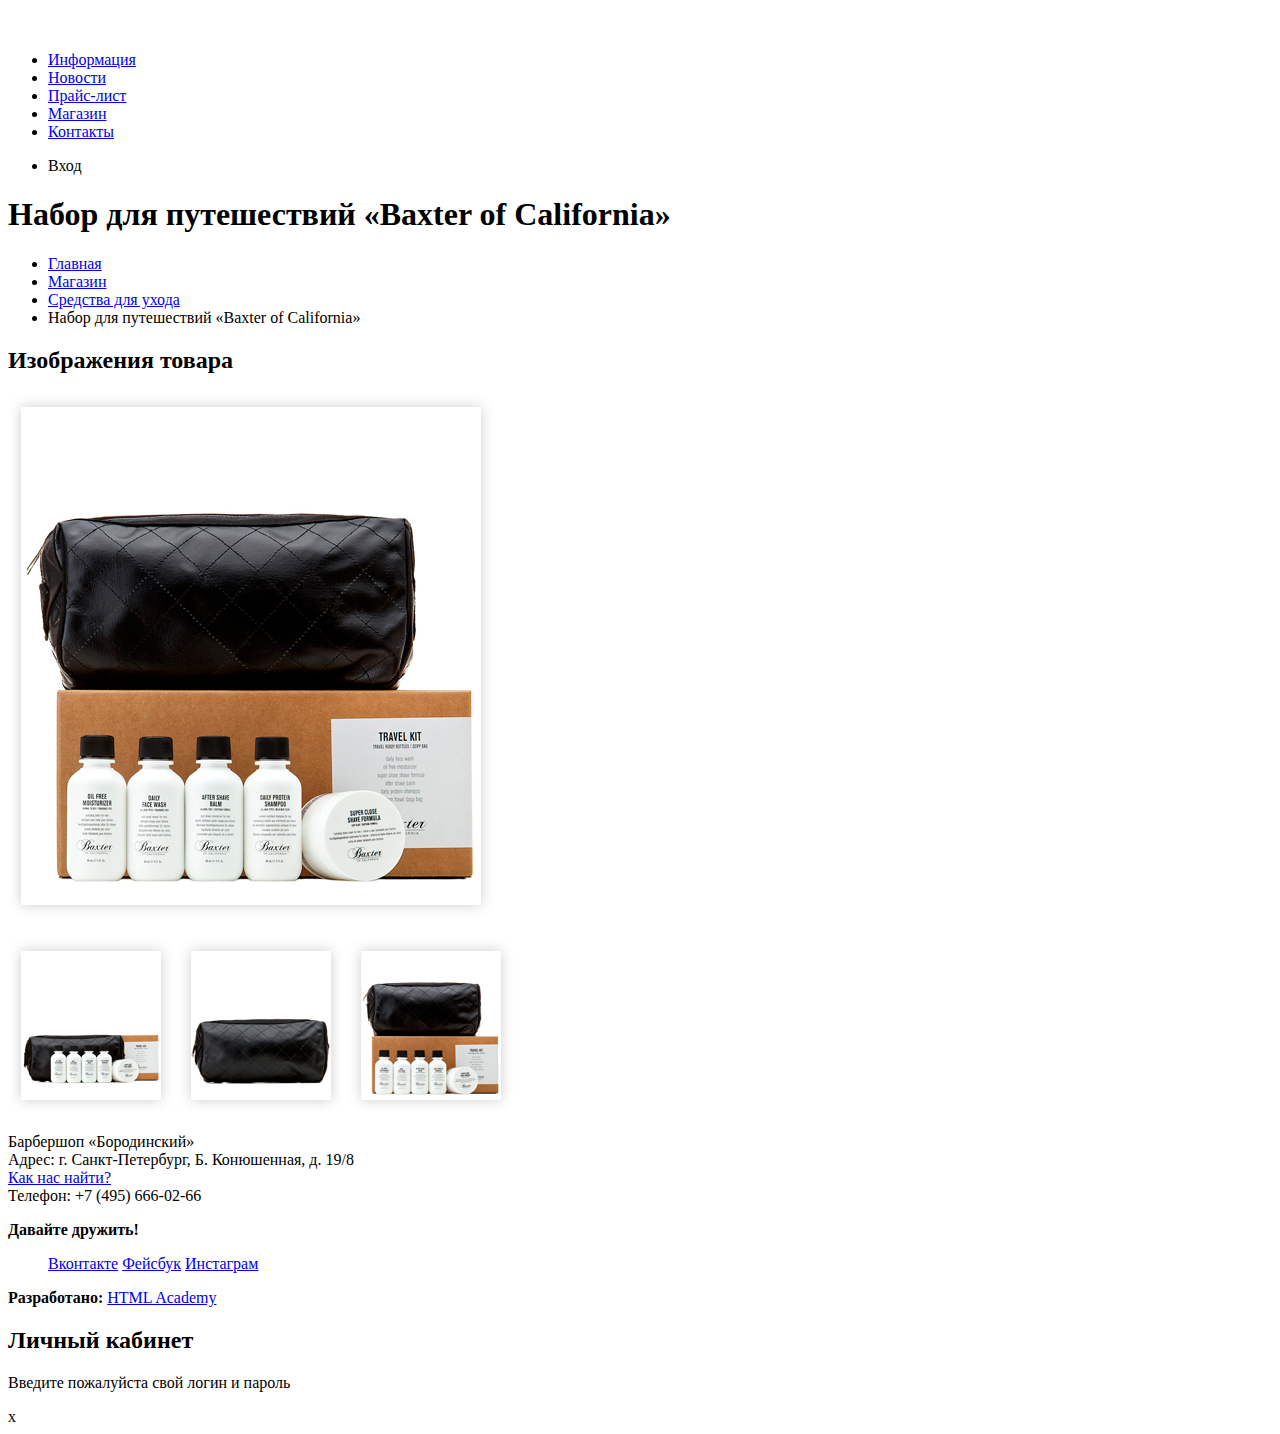
==== catalog-item.html @ a0f3d008 "Сверстана карточка товара, добавлены в разметку кавычки-елочки" ====
<!DOCTYPE html>
<html lang="en">
<head>
    <meta charset="UTF-8">
    <meta name="viewport" content="width=device-width, initial-scale=1.0">
    <title>Товар из магазина Barbershop Borodinski</title>
</head>
<body>
    <header class="main-header">
        <nav class="main-navigation">
            <a class="main-header-logo">
                <img src="img/logo.svg" alt="Логотип Barbershop Borodinski" width="111" height="23">
            </a>
            <ul class="site-navigation">
                <li><a href="info.html">Информация</a></li>
                <li><a href="news.html">Новости</a></li>
                <li><a href="price.html">Прайс-лист</a></li>
                <li class="site-navigation-current"><a href="catalog.html">Магазин</a></li>
                <li><a href="contacts.html">Контакты</a></li>
            </ul>
            <ul class="user-navigation">
                <li><a class="login-link">Вход</a></li>
            </ul>
        </nav>
    </header>
    <main class="container">
        <h1 class="page-title">Набор для путешествий &#171;Baxter of California&#187;</h1>
        <ul class="breadcrumbs">
            <li><a href="index.html">Главная</a></li>
            <li><a href="catalog.html">Магазин</a></li>
            <li><a href="#">Средства для ухода</a></li>
            <li class="breadcrumbs-current">Набор для путешествий &#171;Baxter of California&#187;</li>
        </ul>
        <section class="product-photos">
            <h2 class="visually-hidden">Изображения товара</h2>
            <p class="product-photo-full">
                <img src="img/photo-big.jpg" width="486" height="524" alt="Фото всего набора">
            </p>
            <img src="img/photo-small-1.jpg" width="166" height="175" alt="Фото товара">
            <img src="img/photo-small-2.jpg" width="166" height="175" alt="Фото товара">
            <img src="img/photo-small-3.jpg" width="166" height="175" alt="Фото товара">
        </section>
    </main>
    <footer class="main-footer">
        <p class="footer-contacts">
            Барбершоп &#171;Бородинский&#187;<br> 
            Адрес: г. Санкт-Петербург, Б. Конюшенная, д. 19/8<br> 
            <a href="map.html">Как нас найти?</a><br>
            Телефон: +7 (495) 666-02-66
        </p>
        <div class="footer-social">
            <b>Давайте дружить!</b>
            <ul>
                <a class="social-button" href="#">Вконтакте</a>
                <a class="social-button" href="#">Фейсбук</a>
                <a class="social-button" href="#">Инстаграм</a>
            </ul>
        </div>
        <p class="footer-copyright">
            <b>Разработано:</b>
            <a class="button" href="https://htmlacademy.ru">HTML Academy</a>
        </p>
    </footer>

    <section class="modal modal-login">
        <h2>Личный кабинет</h2>
        <p>Введите пожалуйста свой логин и пароль</p>
        <!-- Здесь будет форма -->
        <span class="modal-close">x</span>
    </section>
</body>
</html>
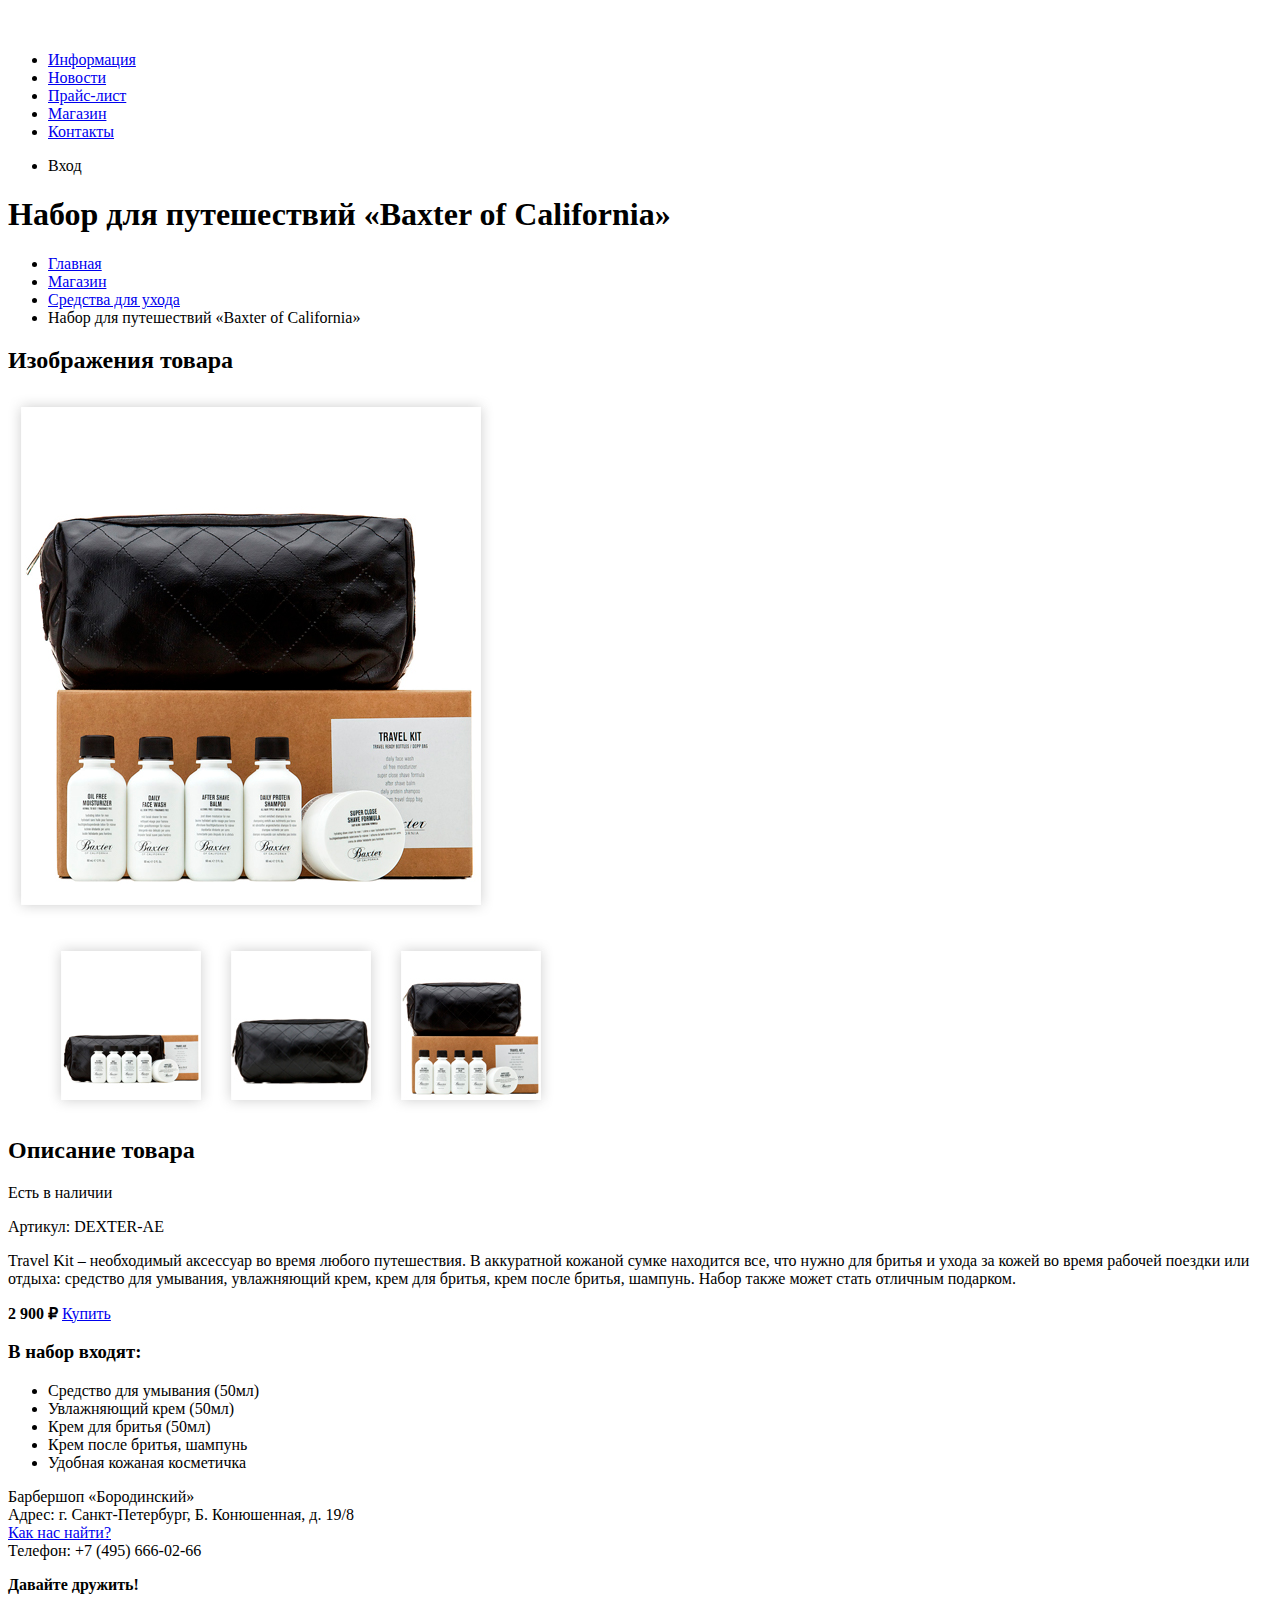
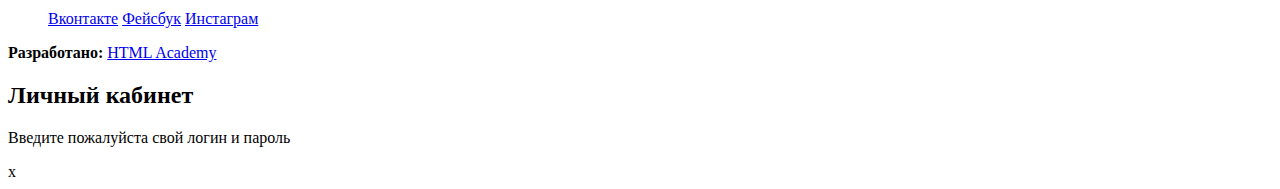
==== commit 0579cc66: "Добавлена ссылка на главную страницу в логотипе хедера на страницах каталога и карточки товара" ====
--- a/catalog-item.html
+++ b/catalog-item.html
@@ -8,7 +8,7 @@
 <body>
     <header class="main-header">
         <nav class="main-navigation">
-            <a class="main-header-logo">
+            <a class="main-header-logo" href="index.html">
                 <img src="img/logo.svg" alt="Логотип Barbershop Borodinski" width="111" height="23">
             </a>
             <ul class="site-navigation">
@@ -36,9 +36,29 @@
             <p class="product-photo-full">
                 <img src="img/photo-big.jpg" width="486" height="524" alt="Фото всего набора">
             </p>
-            <img src="img/photo-small-1.jpg" width="166" height="175" alt="Фото товара">
-            <img src="img/photo-small-2.jpg" width="166" height="175" alt="Фото товара">
-            <img src="img/photo-small-3.jpg" width="166" height="175" alt="Фото товара">
+            <ul class="product-photo-preview">
+                <img src="img/photo-small-1.jpg" width="166" height="175" alt="Фото товара">
+                <img src="img/photo-small-2.jpg" width="166" height="175" alt="Фото товара">
+                <img src="img/photo-small-3.jpg" width="166" height="175" alt="Фото товара">
+            </ul>
+        </section>
+        <section class="product-info">
+            <h2 class="visually-hidden">Описание товара</h2>
+            <p class="product-availability">Есть в наличии</p>
+            <p class="product-article">Артикул: DEXTER-AE</p>
+            <p class="product-text">Travel Kit – необходимый аксессуар во время любого путешествия. В аккуратной кожаной сумке находится все, что нужно для бритья и ухода за кожей во время рабочей поездки или отдыха: средство для умывания, увлажняющий крем, крем для бритья, крем после бритья, шампунь. Набор также может стать отличным подарком.</p>
+            <p class="product-price">
+                <b>2 900 &#8381</b>
+                <a class="button" href="#">Купить</a>
+            </p>
+            <h3>В набор входят:</h3>
+            <ul>
+                <li>Средство для умывания (50мл)</li>
+                <li>Увлажняющий крем (50мл)</li>
+                <li>Крем для бритья (50мл)</li>
+                <li>Крем после бритья, шампунь</li>
+                <li>Удобная кожаная косметичка</li>
+            </ul>
         </section>
     </main>
     <footer class="main-footer">
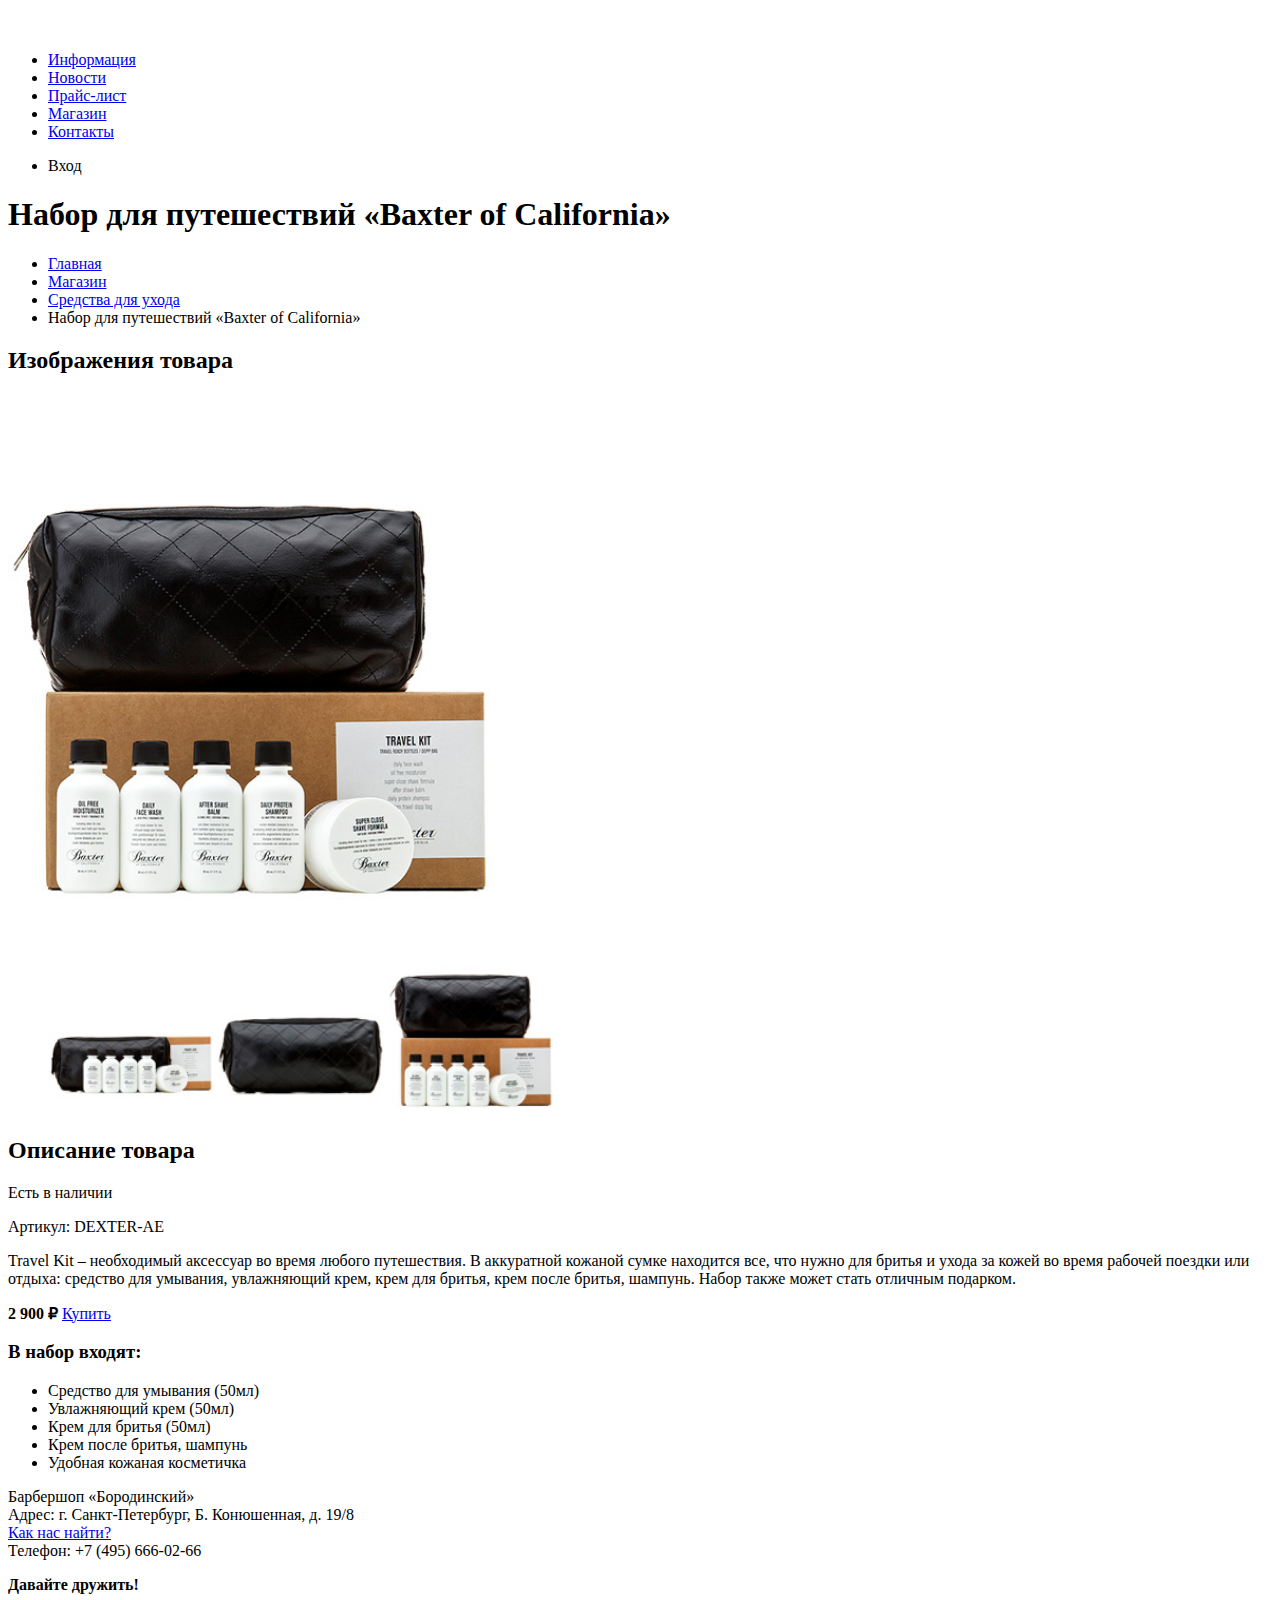
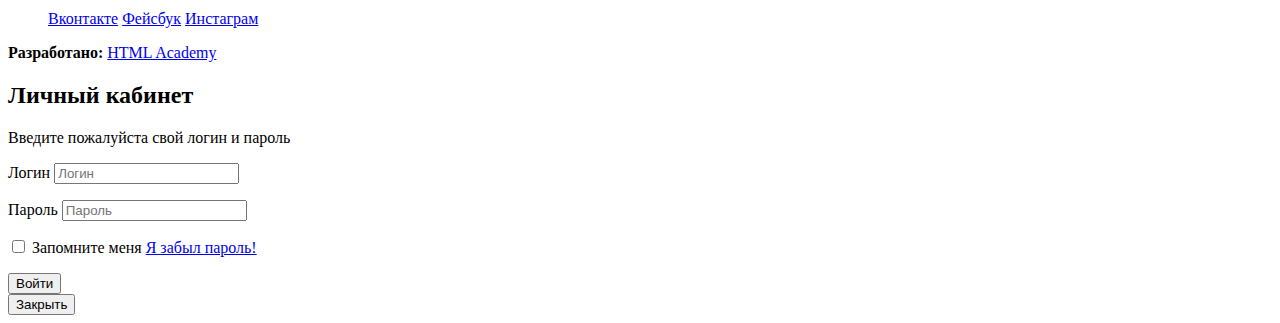
==== commit 79ccb63d: "Проработаны ссылки и кнопки, добавлены формы" ====
--- a/catalog-item.html
+++ b/catalog-item.html
@@ -85,8 +85,26 @@
     <section class="modal modal-login">
         <h2>Личный кабинет</h2>
         <p>Введите пожалуйста свой логин и пароль</p>
-        <!-- Здесь будет форма -->
-        <span class="modal-close">x</span>
+        <form class="login-form" action="https://echo.htmlacademy.ru" method="POST">
+            <p>
+                <label class="visually-hidden" for="user-login">Логин</label>
+                <input class="login-icon-user" id="user-login" type="text" name="login" placeholder="Логин">
+            </p>
+            <p>
+                <label class="visually-hidden" for="user-password">Пароль</label>
+                <input class="login-icon-password" id="user-password" type="password" name="password" placeholder="Пароль">
+            </p>
+            <p class="login-password-info">
+                <label class="login-checkbox">
+                    <input class="visually-hidden" type="checkbox" name="remember">
+                    <span class="checkbox-indicator"></span>
+                    Запомните меня
+                </label>
+                <a class="restore" href="#">Я забыл пароль!</a>
+            </p>
+            <button class="button" type="submit">Войти</button>
+        </form>
+        <button class="modal-close" type="button">Закрыть</button>
     </section>
 </body>
 </html>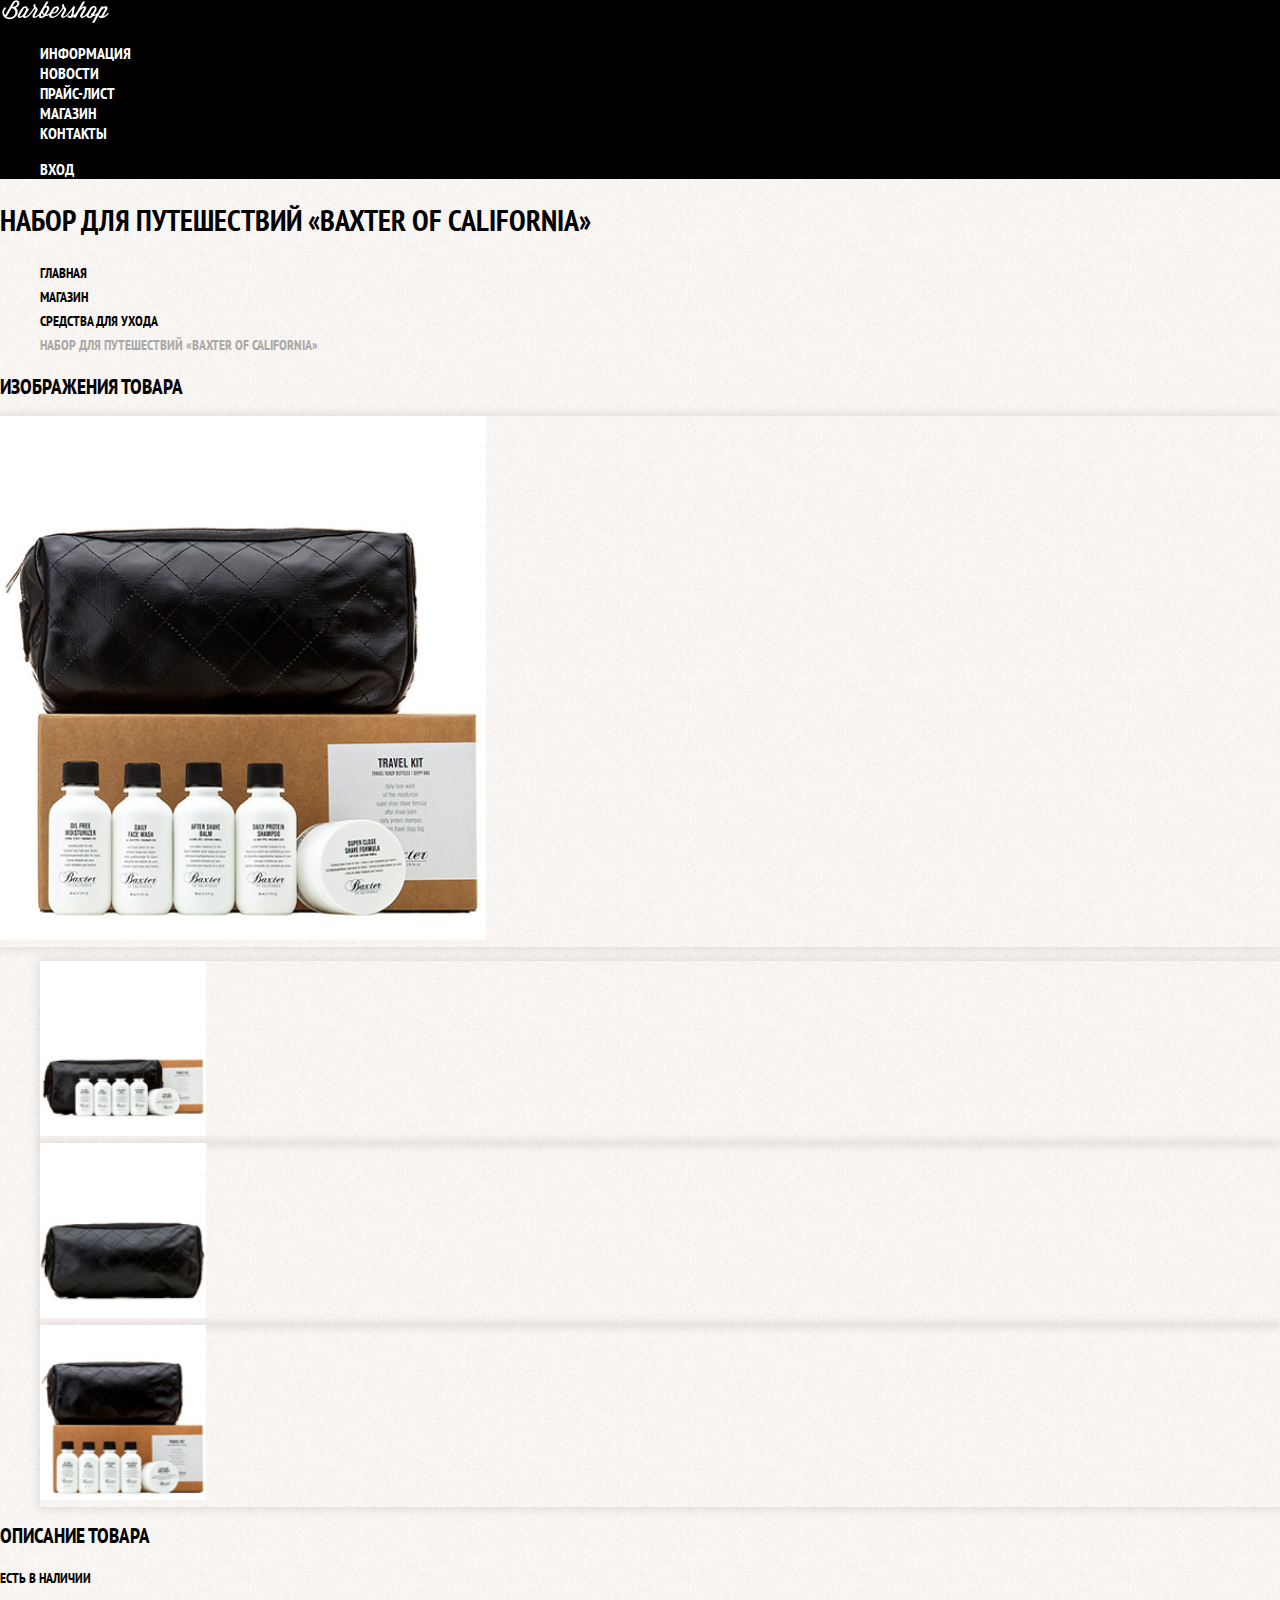
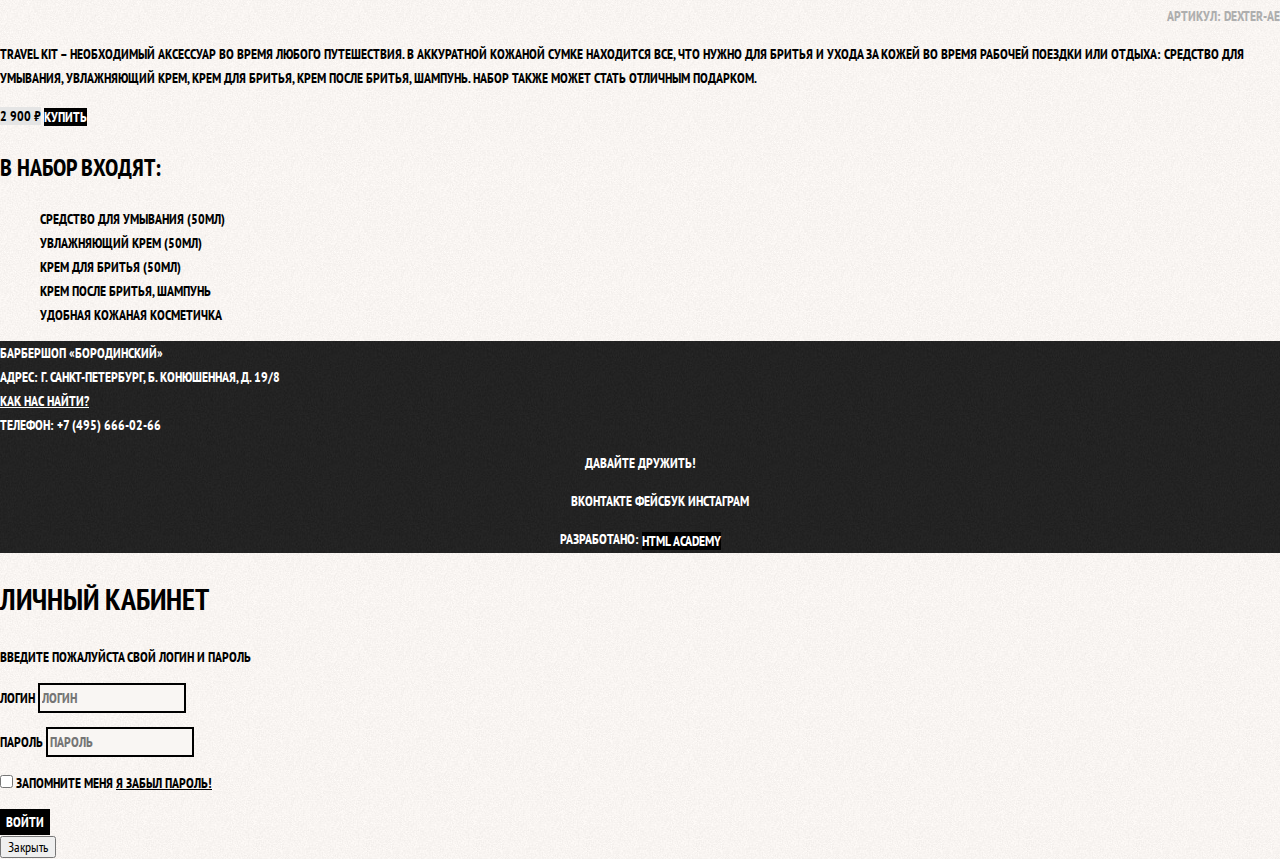
==== commit 1f3f20c2: "Готова базовая стилизация" ====
--- a/catalog-item.html
+++ b/catalog-item.html
@@ -4,8 +4,11 @@
     <meta charset="UTF-8">
     <meta name="viewport" content="width=device-width, initial-scale=1.0">
     <title>Товар из магазина Barbershop Borodinski</title>
+    <link href="https://fonts.googleapis.com/css2?family=PT+Sans+Narrow:wght@400;700&display=swap" rel="stylesheet">
+    <link rel="stylesheet" href="normalize.css">
+    <link rel="stylesheet" href="style.css">
 </head>
-<body>
+<body class="inner-page">
     <header class="main-header">
         <nav class="main-navigation">
             <a class="main-header-logo" href="index.html">
@@ -37,9 +40,9 @@
                 <img src="img/photo-big.jpg" width="486" height="524" alt="Фото всего набора">
             </p>
             <ul class="product-photo-preview">
-                <img src="img/photo-small-1.jpg" width="166" height="175" alt="Фото товара">
-                <img src="img/photo-small-2.jpg" width="166" height="175" alt="Фото товара">
-                <img src="img/photo-small-3.jpg" width="166" height="175" alt="Фото товара">
+                <li><img src="img/photo-small-1.jpg" width="166" height="175" alt="Фото товара"></li>
+                <li><img src="img/photo-small-2.jpg" width="166" height="175" alt="Фото товара"></li>
+                <li><img src="img/photo-small-3.jpg" width="166" height="175" alt="Фото товара"></li>
             </ul>
         </section>
         <section class="product-info">
--- a/style.css
+++ b/style.css
@@ -0,0 +1,353 @@
+body {
+    margin: 0;
+    padding: 0;
+
+    font-family: "PT Sans Narrow", Arial, sans-serif;
+    font-size: 14px;
+    line-height: 24px;
+    font-weight: 700;
+    color: #ffffff;
+    text-transform: uppercase;
+
+    background-color: #000000;
+    background-image: url("img/bg.jpg");
+    background-position: top center;
+    background-repeat: no-repeat;
+}
+
+.inner-page {
+    color: #000000;
+    background-color: #f9f6f3;
+    background-image: url("img/pattern-light.jpg");
+    background-position: 0 0;
+    background-repeat: repeat;
+}
+
+a {
+    text-decoration: none;
+}
+
+.main-navigation {
+    font-size: 16px;
+    line-height: 20px;
+    color: #ffffff;
+
+    background-color: #000000;
+}
+
+.site-navigation,
+.user-navigation {
+    list-style: none;
+}
+
+.site-navigation a,
+.user-navigation a {
+    color: #ffffff;
+}
+
+.site-navigation a:hover,
+.site-navigation a:focus,
+.user-navigation a:hover,
+.user-navigation a:focus {
+    background-color: #242424;
+}
+
+.features-list,
+.news-list {
+    list-style: none;
+}
+
+.feature-item {
+    text-align: center;
+}
+
+.feature-item h3 {
+    font-size: 30px;
+    line-height: 42px;
+}
+
+.index-columns {
+    color: #000000;
+
+    background-color: #ffffff;
+    background-image: url("img/pattern-light.jpg");
+    background-position: 0 0;
+    background-repeat: repeat;
+}
+
+.index-columns h2 {
+    font-size: 30px;
+    line-height: 42px;
+}
+
+.news-item time {
+    text-transform: none;
+}
+
+.gallery img {
+    border: 7px solid #ffffff;
+    background-color: #cccccc;
+}
+
+.appointment-item input {
+    font: inherit;
+
+    background-color: transparent;
+    border: 2px solid #000000;
+}
+
+.appointment-item input:focus {
+    border-color: #663d15;
+}
+
+.button {
+    font: inherit;
+
+    text-align: center;
+    vertical-align: middle;
+    text-transform: uppercase;
+    color: #ffffff;
+
+    background-color: #000000;
+    border: none;
+}
+
+.button:hover,
+.button:focus,
+.button:active {
+    background-color: #663d15;
+}
+
+.page-title {
+    font-size: 30px;
+    line-height: 42px;
+}
+
+.breadcrumbs {
+    list-style: none;
+}
+
+.breadcrumbs a {
+    color: #000000;
+}
+
+.breadcrumbs a:hover,
+.breadcrumbs a:focus {
+    text-decoration: underline;
+}
+
+.breadcrumbs-current {
+    color: #aba9a7;
+}
+
+.filter-form fieldset {
+    border: none;
+}
+
+.filter-form legend {
+    font-size: 24px;
+    line-height: 30px;
+}
+
+.filter-form ul {
+    list-style: none;
+    line-height: 18px;
+}
+
+.filter-input:hover + label,
+.filter-input:focus + label {
+    color: #663d15;
+}
+
+.filter-input:disabled + label {
+    color: #000000;
+
+    opacity: 0.5;
+}
+
+.catalog-list {
+    list-style: none;
+}
+
+.catalog-item {
+    background-color: f8f8f8;
+    box-shadow: 0 0 10px rgba(0, 0, 0, 0.1);
+}
+
+.catalog-item:hover {
+    box-shadow: 0 0 10px rgba(0, 0, 0, 0.2);
+}
+
+.catalog-item a {
+    color: #000000;
+}
+
+.catalog-item h3 {
+    font-size: 14px;
+    line-height: 18px;
+}
+
+.catalog-category {
+    text-transform: none;
+}
+
+.catalog-item-price b {
+    font-size: 14px;
+    line-height: 18px;
+    text-align: center;
+    
+    background-color: #e5e5e5;
+}
+
+.catalog-item-price .button {
+    color: #ffffff;
+    line-height: 20px;
+}
+
+.pagination-list {
+    list-style: none;
+}
+
+.pagination-item a {
+    color: #ffffff;
+
+    background-color: #000000;
+}
+
+.pagination-item a:hover,
+.pagination-item a:focus,
+.pagination-item a:active {
+    background-color: #663d15;
+}
+
+.pagination-item-current a {
+    color: #000000;
+
+    background-color: #ffffff;
+}
+
+.pagination-item-current a:hover,
+.pagination-item-current a:focus,
+.pagination-item-current a:active {
+    color: #000000;
+
+    background-color: #ffffff;
+}
+
+.product-photo-preview {
+    list-style: none;
+}
+
+.product-photo-preview li {
+    box-shadow: 0 0 10px 2px rgba(0, 0, 0, 0.1);
+}
+
+.product-photo-full {
+    box-shadow: 0 0 10px 2px rgba(0, 0, 0, 0.1);
+}
+
+.product-article {
+    text-align: right;
+    color: #aeaeae;
+}
+
+.product-price b {
+    line-height: 20px;
+    text-align: center;
+
+    background-color: #e5e5e5;
+}
+
+.product-info h3 {
+    font-size: 24px;
+    line-height: 30px;
+}
+
+.product-info ul {
+    list-style: none;
+}
+
+.main-footer {
+    color: #ffffff;
+
+    background-color: #212121;
+    background-image: url("img/pattern-dark.jpg");
+    background-position: 0 0;
+    background-repeat: repeat;
+}
+
+.footer-contacts a {
+    color: #ffffff;
+    text-decoration: underline;
+}
+
+.footer-contacts a:hover,
+.footer-contacts a:focus {
+    text-decoration: none;
+}
+
+.footer-social {
+    text-align: center;
+}
+
+.footer-social ul {
+    list-style: none
+}
+
+.social-button {
+    color: #ffffff;
+}
+
+.footer-copyright {
+    text-align: center;
+}
+
+.footer-copyright .button:hover,
+.footer-copyright .button:focus {
+    color: #000000;
+
+    background-color: #ffffff;
+}
+
+.modal {
+    color: #000000;
+
+    background-color: #f8f3f0;
+    background-image: url("img/pattern-light.jpg");
+    background-position: 0 0;
+    background-repeat: repeat;
+}
+
+.modal h2 {
+    font-size: 30px;
+    line-height: 42px;
+}
+
+.login-form input[type="text"],
+.login-form input[type="password"] {
+    font: inherit;
+    text-transform: uppercase;
+    color: #000000;
+
+    background-color: #f9f6f3;
+    border: 2px solid #000000;
+}
+
+.login-form input:focus {
+    border-color: #663d15;
+}
+
+.login-checkbox:hover,
+.login-checkbox:focus {
+    color: #663d15;
+}
+
+.restore {
+    color: #000000;
+    text-decoration: underline;
+}
+
+.restore:hover,
+.restore:focus {
+    text-decoration: none;
+}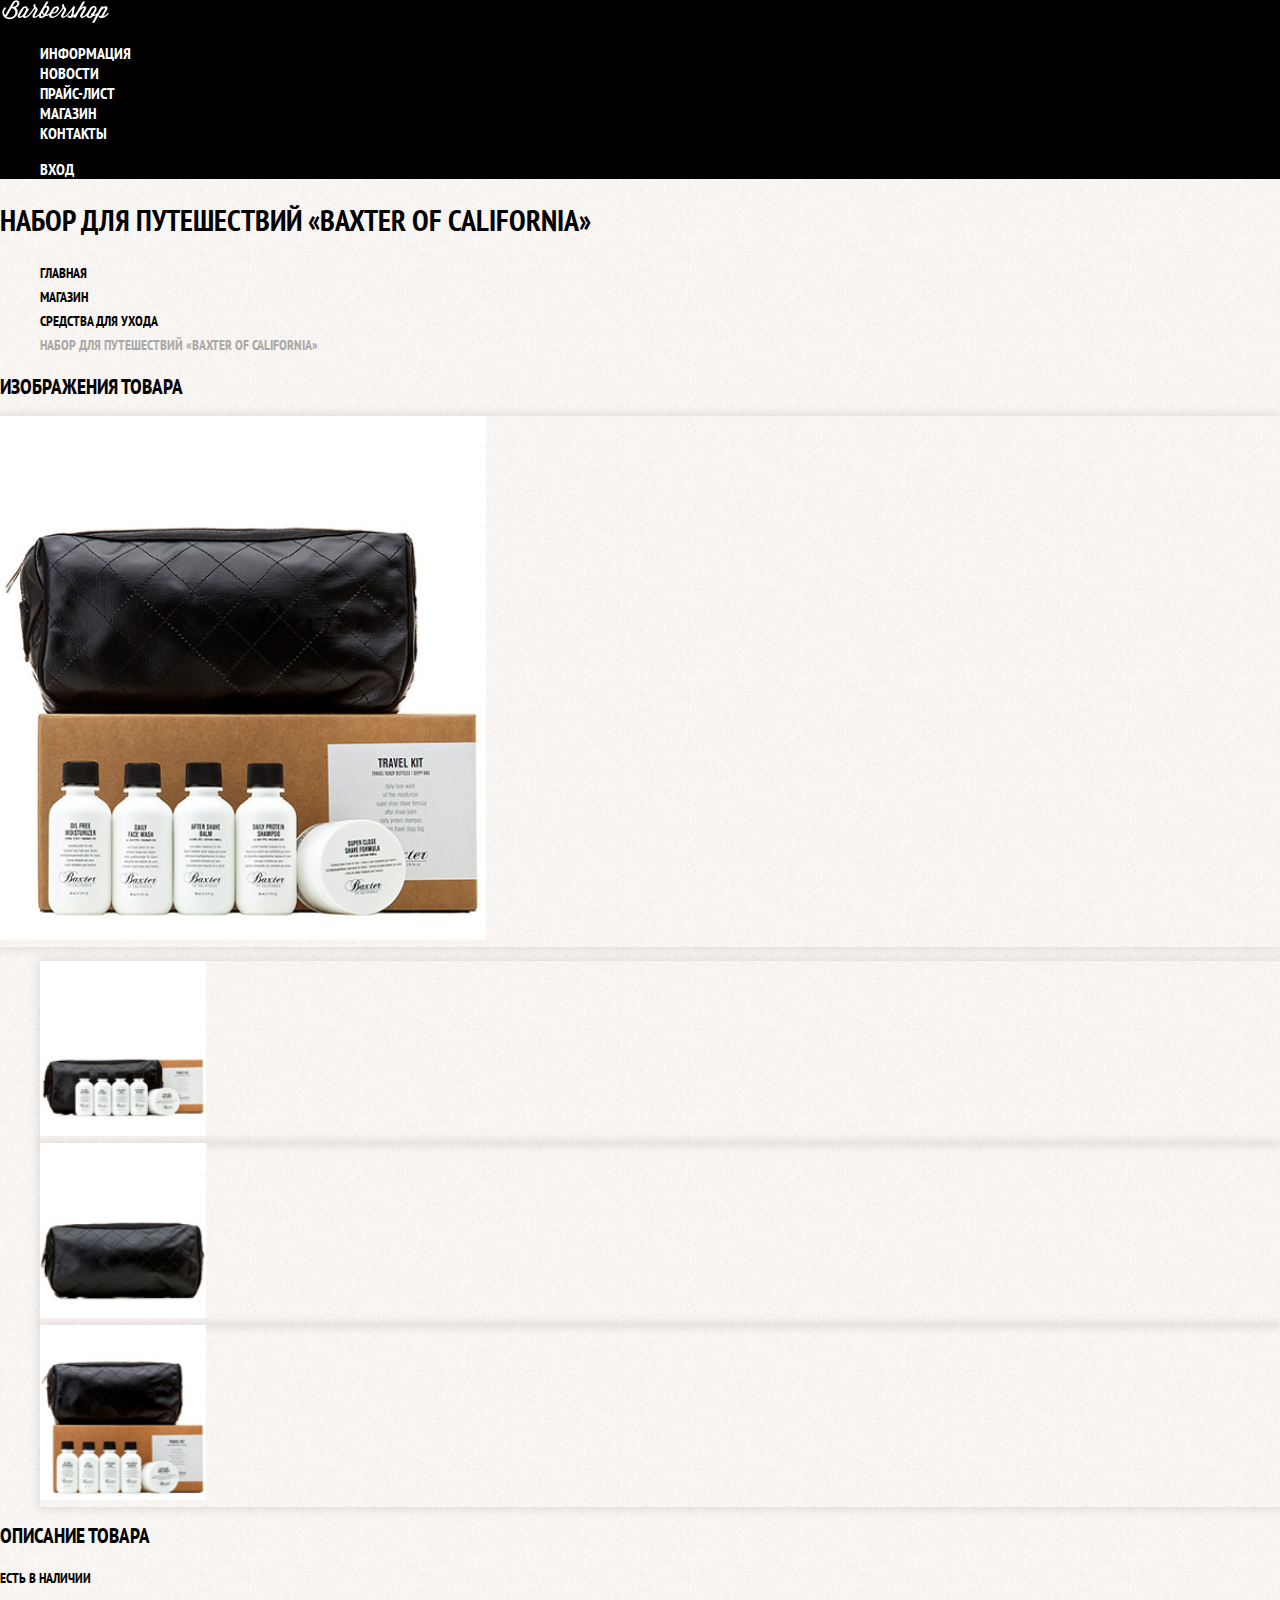
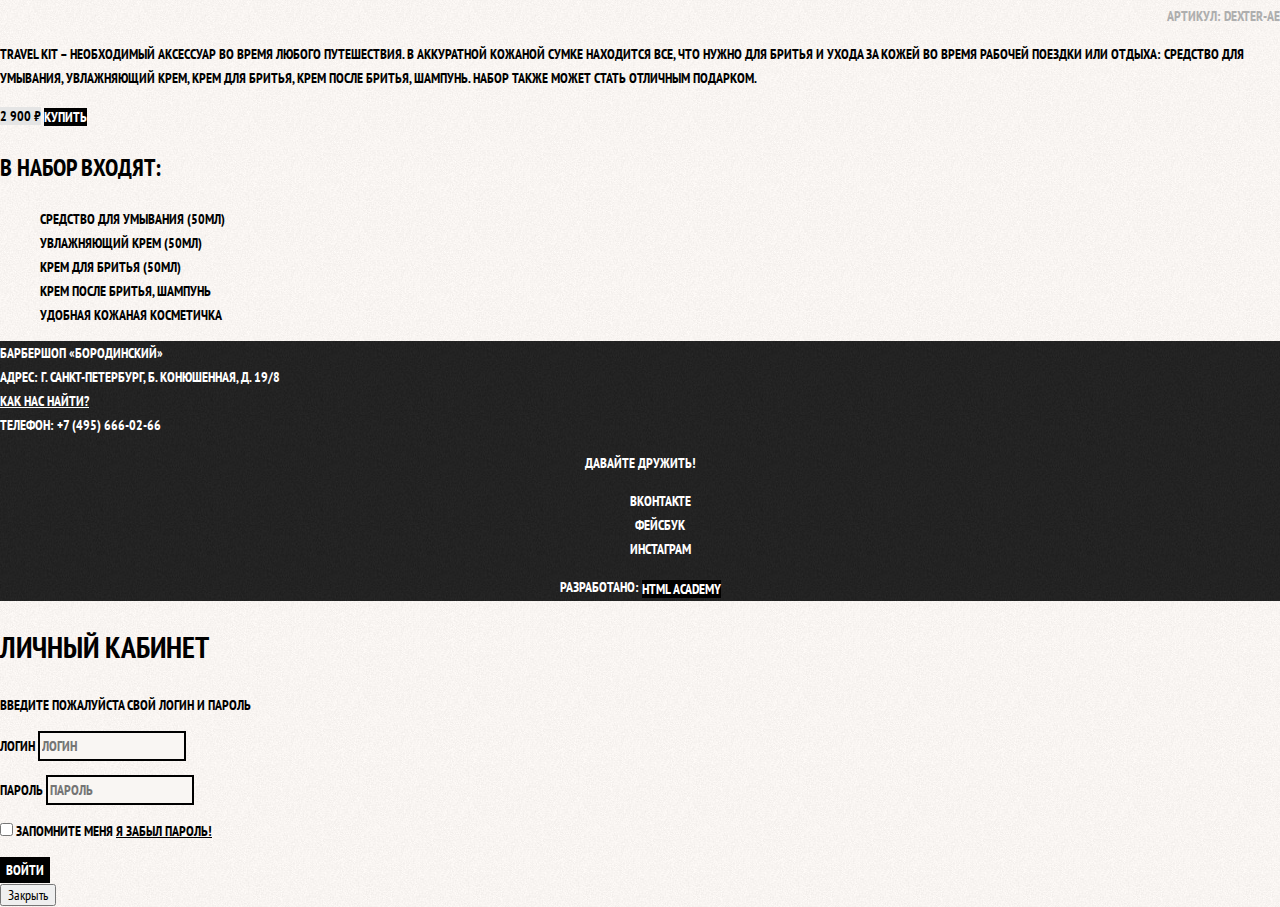
==== commit dfeed1f8: "построена сетка на страницах index.html, catalog.html и catalog-item.html" ====
--- a/catalog-item.html
+++ b/catalog-item.html
@@ -74,9 +74,9 @@
         <div class="footer-social">
             <b>Давайте дружить!</b>
             <ul>
-                <a class="social-button" href="#">Вконтакте</a>
-                <a class="social-button" href="#">Фейсбук</a>
-                <a class="social-button" href="#">Инстаграм</a>
+                <li><a class="social-button" href="#">Вконтакте</a></li>
+                <li><a class="social-button" href="#">Фейсбук</a></li>
+                <li><a class="social-button" href="#">Инстаграм</a></li>
             </ul>
         </div>
         <p class="footer-copyright">
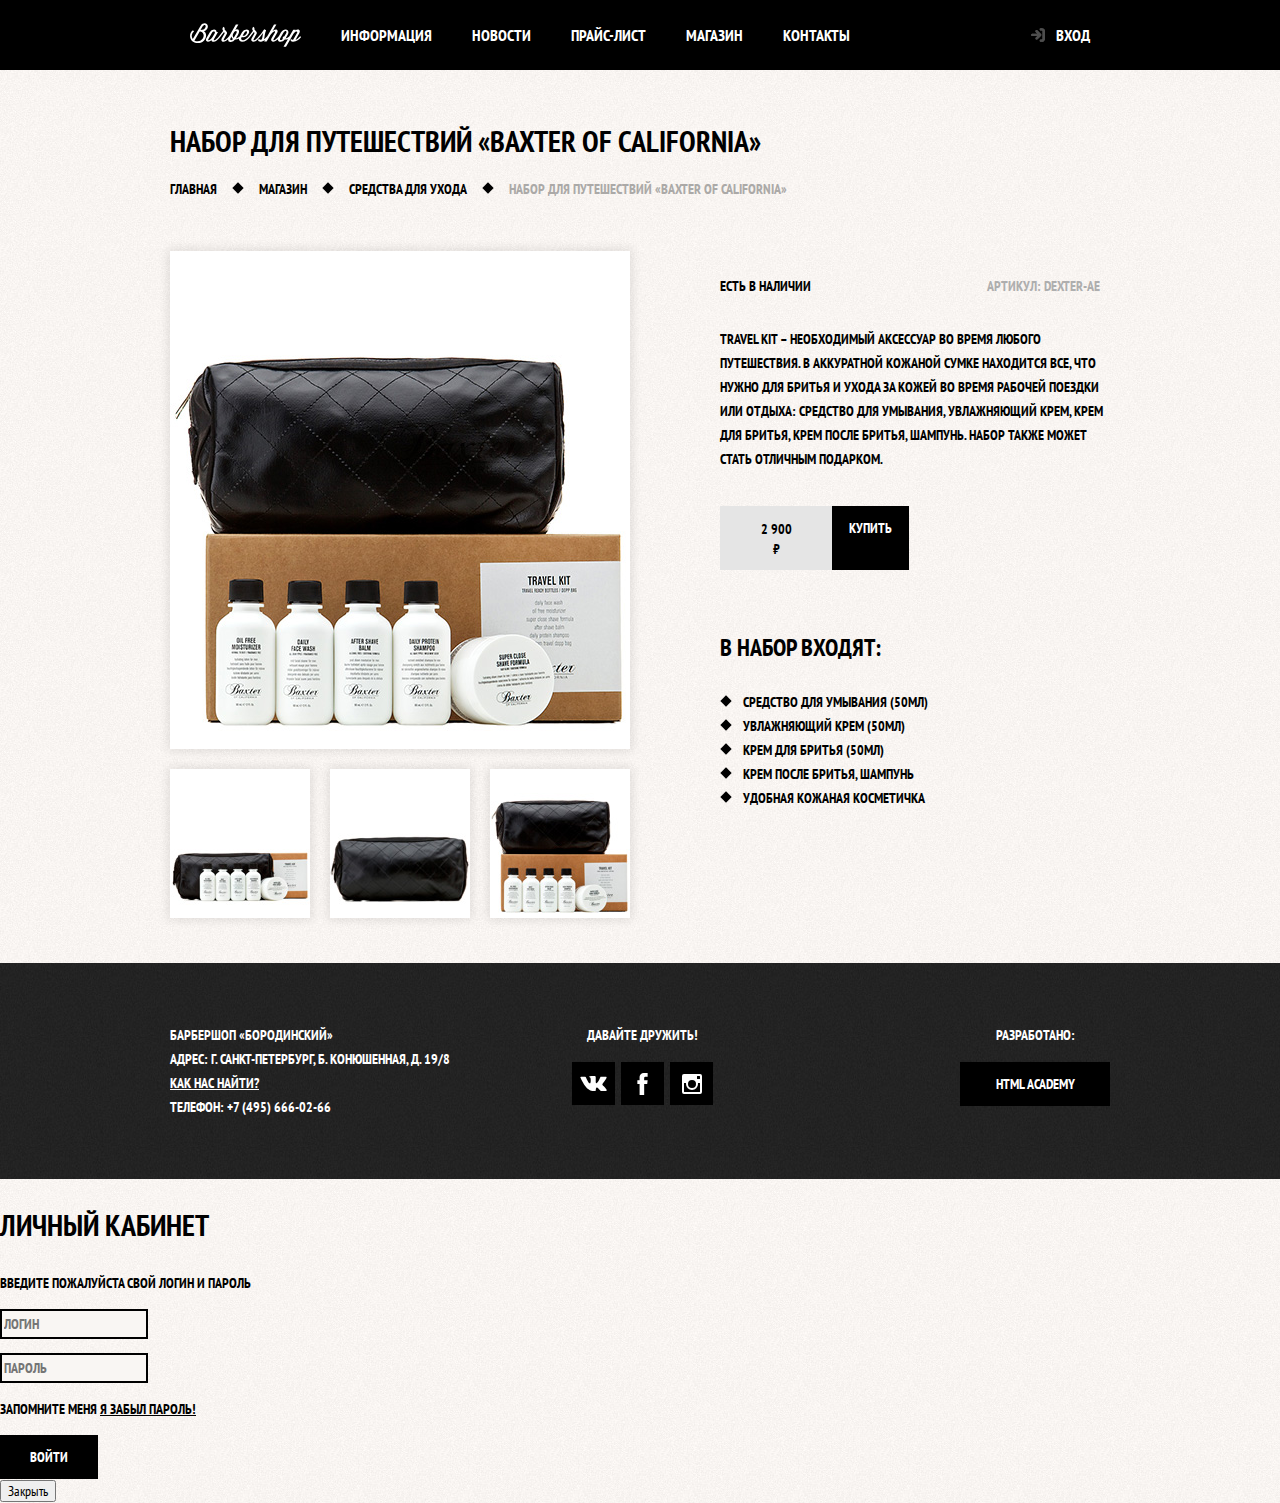
==== commit 017b7f5d: "Завершена стилизация главной страницы, страницы каталога и карточки товара, стилизованы декоративные" ====
--- a/catalog-item.html
+++ b/catalog-item.html
@@ -10,7 +10,7 @@
 </head>
 <body class="inner-page">
     <header class="main-header">
-        <nav class="main-navigation">
+        <nav class="main-navigation container">
             <a class="main-header-logo" href="index.html">
                 <img src="img/logo.svg" alt="Логотип Barbershop Borodinski" width="111" height="23">
             </a>
@@ -26,6 +26,7 @@
             </ul>
         </nav>
     </header>
+
     <main class="container">
         <h1 class="page-title">Набор для путешествий &#171;Baxter of California&#187;</h1>
         <ul class="breadcrumbs">
@@ -34,55 +35,68 @@
             <li><a href="#">Средства для ухода</a></li>
             <li class="breadcrumbs-current">Набор для путешествий &#171;Baxter of California&#187;</li>
         </ul>
-        <section class="product-photos">
-            <h2 class="visually-hidden">Изображения товара</h2>
-            <p class="product-photo-full">
-                <img src="img/photo-big.jpg" width="486" height="524" alt="Фото всего набора">
+        <div class="catalog-columns">
+            <section class="product-photos">
+                <h2 class="visually-hidden">Изображения товара</h2>
+                <p class="product-photo-full">
+                    <img src="img/photo-big.jpg" width="486" height="524" alt="Фото всего набора">
+                </p>
+                <ul class="product-photo-preview">
+                    <li><img src="img/photo-small-1.jpg" width="166" height="175" alt="Фото товара"></li>
+                    <li><img src="img/photo-small-2.jpg" width="166" height="175" alt="Фото товара"></li>
+                    <li><img src="img/photo-small-3.jpg" width="166" height="175" alt="Фото товара"></li>
+                </ul>
+            </section>
+            <section class="product-info">
+                <h2 class="visually-hidden">Описание товара</h2>
+                <div class="product-description">
+                    <p class="product-availability">Есть в наличии</p>
+                    <p class="product-article">Артикул: DEXTER-AE</p>
+                </div>
+                <p class="product-text">Travel Kit – необходимый аксессуар во время любого путешествия. В аккуратной кожаной сумке находится все, что нужно для бритья и ухода за кожей во время рабочей поездки или отдыха: средство для умывания, увлажняющий крем, крем для бритья, крем после бритья, шампунь. Набор также может стать отличным подарком.</p>
+                <p class="product-price">
+                    <b>2 900 &#8381</b>
+                    <a class="button" href="#">Купить</a>
+                </p>
+                <h3>В набор входят:</h3>
+                <ul>
+                    <li>Средство для умывания (50мл)</li>
+                    <li>Увлажняющий крем (50мл)</li>
+                    <li>Крем для бритья (50мл)</li>
+                    <li>Крем после бритья, шампунь</li>
+                    <li>Удобная кожаная косметичка</li>
+                </ul>
+            </section>
+        </div>
+    </main>
+
+    <footer class="main-footer">
+        <div class="container">
+            <p class="footer-contacts">
+                Барбершоп &#171;Бородинский&#187;<br> 
+                Адрес: г. Санкт-Петербург, Б. Конюшенная, д. 19/8<br> 
+                <a href="map.html">Как нас найти?</a><br>
+                Телефон: +7 (495) 666-02-66
             </p>
-            <ul class="product-photo-preview">
-                <li><img src="img/photo-small-1.jpg" width="166" height="175" alt="Фото товара"></li>
-                <li><img src="img/photo-small-2.jpg" width="166" height="175" alt="Фото товара"></li>
-                <li><img src="img/photo-small-3.jpg" width="166" height="175" alt="Фото товара"></li>
-            </ul>
-        </section>
-        <section class="product-info">
-            <h2 class="visually-hidden">Описание товара</h2>
-            <p class="product-availability">Есть в наличии</p>
-            <p class="product-article">Артикул: DEXTER-AE</p>
-            <p class="product-text">Travel Kit – необходимый аксессуар во время любого путешествия. В аккуратной кожаной сумке находится все, что нужно для бритья и ухода за кожей во время рабочей поездки или отдыха: средство для умывания, увлажняющий крем, крем для бритья, крем после бритья, шампунь. Набор также может стать отличным подарком.</p>
-            <p class="product-price">
-                <b>2 900 &#8381</b>
-                <a class="button" href="#">Купить</a>
+            <div class="footer-social">
+                <b>Давайте дружить!</b>
+                <ul>
+                    <li><a class="social-button" href="#"><span class="visually-hidden">Вконтакте</span>
+                        <svg xmlns="http://www.w3.org/2000/svg" width="27" height="15" viewBox="0 0 26.14 14.91"><path d="M26 13.47l-.09-.17a13.55 13.55 0 0 0-2.6-3q-.87-.83-1.1-1.12A1 1 0 0 1 22 8a10.27 10.27 0 0 1 1.22-1.78l.88-1.16q2.35-3.13 2-4L26 .94a.8.8 0 0 0-.4-.22 2.14 2.14 0 0 0-.87 0h-3.92a.51.51 0 0 0-.27 0h-.3a.6.6 0 0 0-.15.14.93.93 0 0 0-.14.24 22.22 22.22 0 0 1-1.46 3.06q-.5.84-.93 1.46a7 7 0 0 1-.71.91 4.94 4.94 0 0 1-.52.47q-.23.18-.35.15l-.23-.05a.9.9 0 0 1-.31-.33 1.49 1.49 0 0 1-.16-.53V1.6a3.14 3.14 0 0 0 0-.62 2.12 2.12 0 0 0-.14-.44.73.73 0 0 0-.28-.33 1.57 1.57 0 0 0-.46-.18A9 9 0 0 0 12.57 0a8.93 8.93 0 0 0-3.25.33 1.83 1.83 0 0 0-.52.41q-.25.3-.07.33a1.67 1.67 0 0 1 1.16.59l.08.16a2.6 2.6 0 0 1 .19.63 6.32 6.32 0 0 1 .12 1 10.59 10.59 0 0 1 0 1.7q-.07.71-.13 1.1a2.21 2.21 0 0 1-.18.64 2.69 2.69 0 0 1-.16.3l-.07.07a1 1 0 0 1-.37.07.86.86 0 0 1-.46-.19 3.27 3.27 0 0 1-.56-.52 7 7 0 0 1-.66-.93q-.37-.6-.76-1.42l-.22-.39q-.2-.38-.56-1.11t-.62-1.43A.9.9 0 0 0 5.2.9h-.07a.93.93 0 0 0-.22-.16A1.44 1.44 0 0 0 4.6.65L.87.68A1 1 0 0 0 .1.94L0 1a.44.44 0 0 0 0 .22 1.08 1.08 0 0 0 .08.37Q.9 3.53 1.86 5.31t1.66 2.87Q4.23 9.27 5 10.24t1 1.24l.37.41.34.33a8.06 8.06 0 0 0 1 .78 16.34 16.34 0 0 0 1.4.9 7.6 7.6 0 0 0 1.79.72 6.19 6.19 0 0 0 2 .22h1.57a1.08 1.08 0 0 0 .72-.3l.05-.07a.9.9 0 0 0 .1-.25 1.38 1.38 0 0 0 0-.37 4.48 4.48 0 0 1 .09-1.05 2.77 2.77 0 0 1 .23-.71 1.74 1.74 0 0 1 .29-.4 1.19 1.19 0 0 1 .23-.2h.11a.86.86 0 0 1 .77.21 4.52 4.52 0 0 1 .83.79q.39.47.93 1.05a6.41 6.41 0 0 0 1 .87l.27.16a3.31 3.31 0 0 0 .71.3 1.53 1.53 0 0 0 .76.07l3.48-.05a1.58 1.58 0 0 0 .8-.17.68.68 0 0 0 .34-.37 1.06 1.06 0 0 0 0-.46 1.71 1.71 0 0 0-.1-.36z" fill="#fff"/></svg>
+                    </a></li>
+                    <li><a class="social-button" href="#"><span class="visually-hidden">Фейсбук</span>
+                        <svg xmlns="http://www.w3.org/2000/svg" width="19" height="22" viewBox="0 0 10.15 21.74"><path d="M3.34 1.12A4.77 4.77 0 0 1 6.53 0h3.61v3.81H7.81a1.07 1.07 0 0 0-1.09.83v2.55h3.42c-.08 1.23-.24 2.45-.41 3.67h-3v10.87H2.21V10.86H0V7.21h2.19V3.66a3.83 3.83 0 0 1 1.15-2.54z" fill="#fff"/></svg>
+                    </a></li>
+                    <li><a class="social-button" href="#"><span class="visually-hidden">Инстаграм</span>
+                        <svg xmlns="http://www.w3.org/2000/svg" width="20" height="20" viewBox="0 0 20 20"><path d="M18 0H2a2 2 0 0 0-2 2v16a2 2 0 0 0 2 2h16a2 2 0 0 0 2-2V2a2 2 0 0 0-2-2zm-8 6a4 4 0 1 1-4 4 4 4 0 0 1 4-4zM2.5 18a.47.47 0 0 1-.5-.5V9h2.1a3.4 3.4 0 0 0-.1 1 6 6 0 1 0 12 0 3.4 3.4 0 0 0-.1-1H18v8.5a.47.47 0 0 1-.5.5zM18 4.5a.47.47 0 0 1-.5.5h-2a.47.47 0 0 1-.5-.5v-2a.47.47 0 0 1 .5-.5h2a.47.47 0 0 1 .5.5z" fill="#fff"/></svg>
+                    </a></li>
+                </ul>
+            </div>
+            <p class="footer-copyright">
+                <b>Разработано:</b>
+                <a class="button" href="https://htmlacademy.ru">HTML Academy</a>
             </p>
-            <h3>В набор входят:</h3>
-            <ul>
-                <li>Средство для умывания (50мл)</li>
-                <li>Увлажняющий крем (50мл)</li>
-                <li>Крем для бритья (50мл)</li>
-                <li>Крем после бритья, шампунь</li>
-                <li>Удобная кожаная косметичка</li>
-            </ul>
-        </section>
-    </main>
-    <footer class="main-footer">
-        <p class="footer-contacts">
-            Барбершоп &#171;Бородинский&#187;<br> 
-            Адрес: г. Санкт-Петербург, Б. Конюшенная, д. 19/8<br> 
-            <a href="map.html">Как нас найти?</a><br>
-            Телефон: +7 (495) 666-02-66
-        </p>
-        <div class="footer-social">
-            <b>Давайте дружить!</b>
-            <ul>
-                <li><a class="social-button" href="#">Вконтакте</a></li>
-                <li><a class="social-button" href="#">Фейсбук</a></li>
-                <li><a class="social-button" href="#">Инстаграм</a></li>
-            </ul>
         </div>
-        <p class="footer-copyright">
-            <b>Разработано:</b>
-            <a class="button" href="https://htmlacademy.ru">HTML Academy</a>
-        </p>
     </footer>
 
     <section class="modal modal-login">
@@ -109,5 +123,6 @@
         </form>
         <button class="modal-close" type="button">Закрыть</button>
     </section>
+
 </body>
 </html>--- a/style.css
+++ b/style.css
@@ -1,4 +1,5 @@
 body {
+    min-width: 960px;
     margin: 0;
     padding: 0;
 
@@ -15,6 +16,32 @@
     background-repeat: no-repeat;
 }
 
+a {
+    text-decoration: none;
+}
+
+img {
+    max-width: 100%;
+    height: auto;
+}
+
+.visually-hidden:not(:focus):not(:active),
+input[type="checkbox"].visually-hidden,
+input[type="radio"].visually-hidden {
+    position: absolute;
+
+    width: 1px;
+    height: 1px;
+    margin: -1px;
+    border: 0;
+    padding: 0;
+
+    white-space: nowrap;
+    clip-path: inset(100%);
+    clip: rect(0 0 0 0);
+    overflow: hidden;
+}
+
 .inner-page {
     color: #000000;
     background-color: #f9f6f3;
@@ -23,25 +50,147 @@
     background-repeat: repeat;
 }
 
-a {
-    text-decoration: none;
+.container {
+    width: 940px;
+    margin: 0 auto;
+    padding: 0 10px;
+}
+
+.main-header {
+    margin-bottom: 75px;
+}
+
+.inner-page .main-header {
+    margin-bottom: 50px;
+
+    background-color: #000000;
+}
+
+.button {
+    display: inline-block;
+    margin-right: 16px;
+    padding: 10px 30px;
+
+    font: inherit;
+
+    text-align: center;
+    vertical-align: middle;
+    text-transform: uppercase;
+    color: #ffffff;
+
+    background-color: #000000;
+    border: none;
+}
+
+.button:hover,
+.button:focus,
+.button:active {
+    background-color: #663d15;
+}
+
+.button.disabled,
+.button:disabled {
+    cursor: default;
+    opacity: 0.5;
+    background-color: #000000;
 }
 
 .main-navigation {
+    display: flex;
+    flex-direction: column;
+    align-items: center;
+
     font-size: 16px;
     line-height: 20px;
     color: #ffffff;
+}
+
+.inner-page .main-navigation {
+    align-items: flex-start;
+    flex-direction: row;
+}
+
+.main-header-logo {
+    order: 2;
+    width: 368px;
+    height: 153px;
+}
+
+.inner-page .main-header-logo {
+    order: 0;
+
+    width: 111px;
+    height: 24px;
+    padding: 23px 20px;
+}
+
+.main-navigation-wrapper {
+    width: 100%;
+    margin-bottom: 60px;
 
     background-color: #000000;
+}
+
+.main-navigation-wrapper .container {
+    display: flex;
+    justify-content: space-between;
 }
 
 .site-navigation,
 .user-navigation {
+    margin: 0;
+    padding: 0;
     list-style: none;
+}
+
+.site-navigation {
+    display: flex;
+    flex-wrap: wrap;
+    width: 620px;
+}
+
+.user-navigation {
+    display: flex;
+    max-width: 140px;
+}
+
+.inner-page .user-navigation {
+    margin-left: auto;
+}
+
+.user-navigation .login-link {
+    position: relative;
+    padding-left: 50px;
+}
+
+.login-link::before {
+    content: "";
+
+    position: absolute;
+    top: 27px;
+    left: 24px;
+
+    width: 16px;
+    height: 18px;
+
+    background-image: url("img/login.svg");
+    background-repeat: no-repeat;
+    background-position: 0 0;
+
+    opacity: 0.3;
+}
+
+.login-link:hover::before,
+.login-link:focus::before,
+.login-link:active::before {
+    opacity: 1;
 }
 
 .site-navigation a,
 .user-navigation a {
+    display: block;
+    padding: 25px 20px;
+
     color: #ffffff;
 }
 
@@ -52,44 +201,183 @@
     background-color: #242424;
 }
 
+.features {
+    margin-bottom: 78px;
+}
+
 .features-list,
 .news-list {
     list-style: none;
 }
 
+.features-list {
+    display: flex;
+    justify-content: space-between;
+    margin: 0;
+    padding: 0;
+}
+
 .feature-item {
+    width: 300px;
+
     text-align: center;
 }
 
 .feature-item h3 {
+    position: relative;
+
+    margin: 0;
+    margin-bottom: 60px;
+
     font-size: 30px;
     line-height: 42px;
 }
 
+.feature-item h3::after {
+    content: "";
+
+    position: absolute;
+    bottom: -30px;
+    left: 50%;
+    margin-left: -10px;
+
+    width: 20px;
+    height: 20px;
+
+    background: #ffffff;
+
+    transform: rotate(45deg);
+}
+
+.feature-item p {
+    margin: 0 10px;
+}
+
 .index-columns {
+    display: flex;
+    justify-content: space-between;
+    padding: 50px 80px;
+    margin-bottom: 35px;
     color: #000000;
 
     background-color: #ffffff;
-    background-image: url("img/pattern-light.jpg");
-    background-position: 0 0;
-    background-repeat: repeat;
+    background-image: 
+        url(img/line.png),
+        url("img/pattern-light.jpg");
+    background-position: center, 0 0;
+    background-repeat: no-repeat, repeat;
 }
 
 .index-columns h2 {
+    margin: 0;
+    margin-bottom: 25px;
+
     font-size: 30px;
     line-height: 42px;
 }
 
+.news {
+    width: 380px;
+}
+
+.news-list {
+    margin: 0;
+    margin-bottom: 25px;
+    padding: 0;
+}
+
+.news-item {
+    margin-bottom: 25px;
+}
+
 .news-item time {
     text-transform: none;
 }
 
-.gallery img {
+.news-item p {
+    margin: 0;
+}
+
+.gallery {
+    width: 300px;
+}
+
+.gallery-container {
+    position: relative;
+
+    height: 260px;
+}
+
+.gallery-content {
+    height: 164px;
+    margin: 0;
+
+    background-color: #cccccc;
     border: 7px solid #ffffff;
-    background-color: #cccccc;
+}
+
+.gallery-content img {
+    width: 286px;
+    height: 164px;
+}
+
+.gallery-button {
+    box-sizing: border-box;
+    position: absolute;
+    bottom: 0;
+
+    width: 140px;
+    margin: 0;
+}
+
+.gallery-button-back {
+    left: 0;
+}
+
+.gallery-button-next {
+    right: 0;
+}
+
+.contacts {
+    width: 380px;
+}
+
+.contacts p {
+    margin: 0;
+    margin-bottom: 25px;
+}
+
+.appointment {
+    width: 300px;
+}
+
+.appointment-info {
+    margin: 0;
+    margin-bottom: 15px;
+}
+
+.appointment-form {
+    display: flex;
+    flex-wrap: wrap;
+    justify-content: space-between;
+}
+
+.appointment-item {
+    width: 140px;
+    margin: 0;
+    margin-bottom: 10px;
+}
+
+.appointment-item label {
+    display: block;
+    margin-bottom: 9px;
+    margin-left: 15px;
 }
 
 .appointment-item input {
+    box-sizing: border-box;
+    width: 140px;
+    padding: 8px 15px 7px;
     font: inherit;
 
     background-color: transparent;
@@ -100,31 +388,55 @@
     border-color: #663d15;
 }
 
-.button {
-    font: inherit;
-
-    text-align: center;
-    vertical-align: middle;
-    text-transform: uppercase;
-    color: #ffffff;
-
-    background-color: #000000;
-    border: none;
-}
-
-.button:hover,
-.button:focus,
-.button:active {
-    background-color: #663d15;
+.appointment .button {
+    flex-grow: 1;
+    margin-top: 10px;
+    margin-right: 0;
 }
 
 .page-title {
+    margin: 0;
+    margin-bottom: 15px;
+    padding: 0;
+
     font-size: 30px;
     line-height: 42px;
 }
 
 .breadcrumbs {
+    display: flex;
+    justify-content: flex-start;
+    flex-wrap: wrap;
+    padding: 0;
+    margin: 0;
+    margin-bottom: 50px;
+
     list-style: none;
+}
+
+.breadcrumbs li {
+    position: relative;
+
+    margin-right: 42px;
+}
+
+.breadcrumbs li:last-child {
+    margin-right: 0;
+}
+
+.breadcrumbs li::after {
+    content: "";
+
+    position: absolute;
+    right: -25px;
+    top: 7px;
+    
+    width: 8px;
+    height: 8px;
+
+    background-color: #000000;
+
+    transform: rotate(45deg);
 }
 
 .breadcrumbs a {
@@ -140,18 +452,54 @@
     color: #aba9a7;
 }
 
+.breadcrumbs-current::after {
+    display: none;
+}
+
+.filters {
+    width: 180px;
+}
+
 .filter-form fieldset {
+    padding: 0;
+    margin: 0;
+
+    margin-bottom: 30px;
+
     border: none;
 }
 
+.filter-form fieldset:first-child {
+    margin-bottom: 35px;
+}
+
 .filter-form legend {
+    margin-bottom: 26px;
+
     font-size: 24px;
     line-height: 30px;
 }
 
 .filter-form ul {
+    padding: 0;
+    margin: 0;
+
     list-style: none;
     line-height: 18px;
+}
+
+.filter-option {
+    margin-bottom: 19px;
+    padding-left: 45px;
+}
+
+.filter-option label {
+    position: relative;
+
+    display: block;
+
+    cursor: pointer;
+    user-select: none;
 }
 
 .filter-input:hover + label,
@@ -159,39 +507,144 @@
     color: #663d15;
 }
 
+.filter-input-checkbox + label::before {
+    content: "";
+    position: absolute;
+    left: -42px;
+    top: 0;
+
+    width: 16px;
+    height: 16px;
+
+    border: 2px solid #000000;
+}
+
+.filter-input-checkbox:checked + label::after {
+    content: "";
+
+    position: absolute;
+    top: 4px;
+    left: -38px;
+
+    width: 12px;
+    height: 12px;
+
+    background-image: url("img/cross.svg");
+    background-repeat: no-repeat;
+    background-position: 0 0;
+}
+
+.filter-input-radio + label::before {
+    content: "";
+
+    position: absolute;
+    left: -42px;
+    top: -1px;
+
+    width: 16px;
+    height: 16px;
+
+    border: 2px solid #000000;
+    border-radius: 50%;
+}
+
+.filter-input-radio:checked + label::after {
+    content: "";
+
+    position: absolute;
+    top: 5px;
+    left: -36px;
+
+    width: 8px;
+    height: 8px;
+
+    background-color: #000000;
+
+    border-radius: 50%;
+}
+
 .filter-input:disabled + label {
     color: #000000;
 
     opacity: 0.5;
 }
 
+.catalog {
+    width: 700px;
+}
+
+.catalog-columns {
+    display: flex;
+    justify-content: space-between;
+}
+
 .catalog-list {
+    display: flex;
+    flex-wrap: wrap;
+    margin: 0;
+    padding: 0;
+    margin-bottom: 25px;
+
     list-style: none;
 }
 
 .catalog-item {
+    width: 220px;
+    margin-bottom: 20px;
+    margin-right: 20px;
+
     background-color: f8f8f8;
     box-shadow: 0 0 10px rgba(0, 0, 0, 0.1);
 }
 
+.catalog-item:nth-child(3n) {
+    margin-right: 0;
+}
+
 .catalog-item:hover {
     box-shadow: 0 0 10px rgba(0, 0, 0, 0.2);
 }
 
 .catalog-item a {
+    display: flex;
+    flex-direction: column;
+
     color: #000000;
 }
 
 .catalog-item h3 {
+    order: 1;
+    margin-top: 17px;
+    margin-bottom: 12px;
+    margin-left: 16px;
+    margin-right: 15px;
+
+
     font-size: 14px;
     line-height: 18px;
 }
 
 .catalog-category {
+    display: block;
+
     text-transform: none;
 }
 
+.catalog-item-image {
+    width: 220px;
+    height: 165px;
+    margin: 0;
+}
+
+.catalog-item-price {
+    display: flex;
+    margin: 15px;
+    margin-top: 0;
+}
+
 .catalog-item-price b {
+    width: 112px;
+    padding: 13px 25px 11px;
     font-size: 14px;
     line-height: 18px;
     text-align: center;
@@ -200,15 +653,35 @@
 }
 
 .catalog-item-price .button {
+    width: 50px;
+    padding: 13px 18px 11px;
+    margin-right: 0;
+
     color: #ffffff;
     line-height: 20px;
 }
 
 .pagination-list {
+    display: flex;
+    flex-wrap: wrap;
+    margin: 0;
+    padding: 0;
+
     list-style: none;
 }
 
+.pagination-item {
+    margin-right: 5px;
+}
+
+.pagination-item:last-child {
+    margin-right: 0;
+}
+
 .pagination-item a {
+    display: block;
+    padding: 10px 19px;
+
     color: #ffffff;
 
     background-color: #000000;
@@ -234,16 +707,48 @@
     background-color: #ffffff;
 }
 
+.product-photos {
+    width: 460px;
+}
+
 .product-photo-preview {
+    display: flex;
+    padding: 0;
+    margin: 0;
+
     list-style: none;
 }
 
 .product-photo-preview li {
+    width: 140px;
+    height: 149px;
+    margin-right: 20px;
+
     box-shadow: 0 0 10px 2px rgba(0, 0, 0, 0.1);
 }
 
+.product-photo-preview li:last-child {
+    margin-right: 0;
+}
+
 .product-photo-full {
+    width: 460px;
+    height: 498px;
+    margin: 0;
+    margin-bottom: 20px;
+
     box-shadow: 0 0 10px 2px rgba(0, 0, 0, 0.1);
+}
+
+.product-description {
+    display: flex;
+    justify-content: space-between;
+    padding-right: 10px;
+    margin-bottom: 29px;
+}
+
+.product-description p {
+    width: 200px;
 }
 
 .product-article {
@@ -252,22 +757,77 @@
 }
 
 .product-price b {
+    width: 112px;
+    padding: 13px 36px 11px;
+
     line-height: 20px;
     text-align: center;
 
     background-color: #e5e5e5;
+    box-sizing: border-box;
+}
+
+.product-price .button {
+    padding-left: 17px;
+    padding-right: 17px;
+}
+
+.product-info {
+    width: 390px;
+    padding-top: 23px;
+}
+
+.product-info p {
+    margin: 0;
 }
 
 .product-info h3 {
+    margin: 0;
+    margin-bottom: 27px;
+
     font-size: 24px;
     line-height: 30px;
 }
 
+.product-info .product-text {
+    margin-bottom: 35px;
+}
+
+.product-info .product-price {
+    display: flex;
+    margin-bottom: 63px;
+}
+
 .product-info ul {
+    margin: 0;
+    padding: 0;
+
     list-style: none;
 }
 
+.product-info li {
+    position: relative;
+
+    padding-left: 23px;
+}
+
+.product-info li::before {
+    content: "";
+
+    position: absolute;
+    left: 2px;
+    top: 7px;
+
+    width: 8px;
+    height: 8px;
+
+    background-color: #000000;
+    transform: rotate(45deg);
+}
+
 .main-footer {
+    padding: 60px 0;
+    margin-top: 65px;
     color: #ffffff;
 
     background-color: #212121;
@@ -276,6 +836,20 @@
     background-repeat: repeat;
 }
 
+.inner-page .main-footer {
+    margin-top: 45px;
+}
+
+.main-footer .container {
+    display: flex;
+}
+
+.footer-contacts {
+    width: 320px;
+    margin: 0;
+    margin-right: 80px;
+}
+
 .footer-contacts a {
     color: #ffffff;
     text-decoration: underline;
@@ -287,19 +861,61 @@
 }
 
 .footer-social {
+    width: 145px;
     text-align: center;
 }
 
 .footer-social ul {
+    display: flex;
+    flex-wrap: wrap;
+    justify-content: space-between;
+    width: 141px;
+
+    margin: 0 auto;
+    padding: 0;
     list-style: none
 }
 
+.footer-social b {
+    display: block;
+    margin-bottom: 15px;
+}
+
 .social-button {
-    color: #ffffff;
+    display: flex;
+    align-items: center;
+    justify-content: center;
+    width: 43px;
+    height: 43px;
+
+    background-color: #000000;
+}
+
+.social-button:hover,
+.social-button:focus {
+    background-color: #ffffff;
+}
+
+.social-button:hover path,
+.social-button:focus path {
+    fill: #000000;
 }
 
 .footer-copyright {
+    width: 150px;
+    margin: 0;
+    margin-left: auto;
     text-align: center;
+}
+
+.footer-copyright b {
+    display: block;
+    margin-bottom: 15px;
+}
+
+.footer-copyright .button {
+    display: block;
+    margin-right: 0;
 }
 
 .footer-copyright .button:hover,
@@ -350,4 +966,5 @@
 .restore:hover,
 .restore:focus {
     text-decoration: none;
-}+}
+
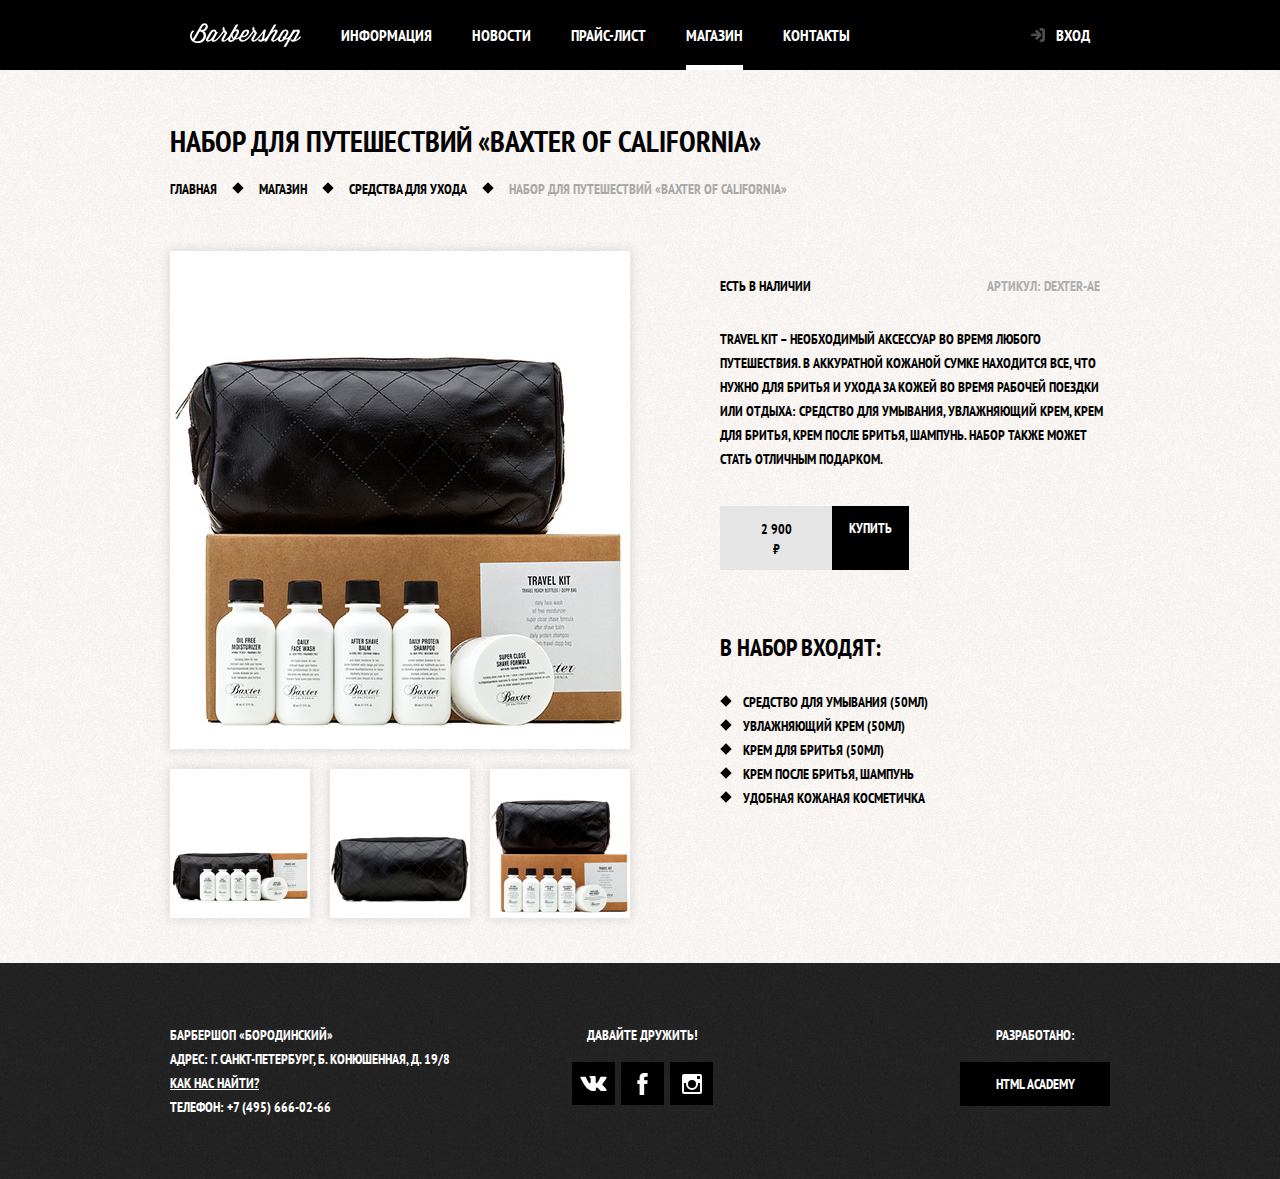
==== commit 87d1748c: "Созданы файлы login.js и map.js, подключены на страницах сайта Барбершопа" ====
--- a/catalog-item.html
+++ b/catalog-item.html
@@ -124,5 +124,6 @@
         <button class="modal-close" type="button">Закрыть</button>
     </section>
 
+    <script src="js/login.js"></script>
 </body>
 </html>--- a/style.css
+++ b/style.css
@@ -199,6 +199,27 @@
 .user-navigation a:hover,
 .user-navigation a:focus {
     background-color: #242424;
+}
+
+.site-navigation-current {
+    position: relative;
+}
+
+.site-navigation-current a:not([href]) {
+    background-color: #000000;
+}
+
+.site-navigation-current::after {
+    content: "";
+
+    position: absolute;
+    right: 20px;
+    bottom: 0;
+    left: 20px;
+
+    height: 5px;
+
+    background-color: #ffffff;
 }
 
 .features {
@@ -825,6 +846,149 @@
     transform: rotate(45deg);
 }
 
+.inner-content {
+    margin-bottom: 75px;
+}
+
+.inner-content h2 {
+    margin-top: 60px;
+    margin-bottom: 30px;
+
+    font-size: 24px;
+    line-height: 30px;
+}
+
+.inner-content h3 {
+    margin-top: 60px;
+    margin-bottom: 30px;
+
+    font-size: 20px;
+    line-height: 24px;
+}
+
+.inner-content h2 + h3 {
+    margin-top: 30px;
+}
+
+.inner-content p {
+    margin: 14px 0;
+}
+
+.inner-content table {
+    border-collapse: collapse;
+}
+
+.inner-content td {
+    padding: 10px 15px;
+
+    border: 2px solid #000000;
+}
+
+.inner-content .big-heading {
+    display: flex;
+    align-items: center;
+
+    margin-top: 55px;
+    margin-bottom: 65px;
+
+    font-size: 48px;
+    line-height: 48px;
+    text-align: center;
+}
+
+.big-heading::before,
+.big-heading::after {
+    content: "";
+
+    flex-grow: 1;
+    flex-shrink: 0;
+
+    width: 50px;
+    height: 2px;
+
+    background: #000000;
+}
+
+.big-heading::before {
+    margin-right: 25px;
+}
+
+.big-heading::after {
+    margin-left: 25px;
+}
+
+.custom-list-1 {
+    margin: 14px 0;
+    padding: 0;
+
+    list-style: none;
+}
+
+.custom-list-1 li {
+    position: relative;
+
+    margin-bottom: 15px;
+    padding-left: 20px;
+}
+
+.custom-list-1 li::before {
+    content: "";
+
+    position: absolute;
+    top: 8px;
+    left: 0;
+
+    width: 8px;
+    height: 8px;
+
+    background-color: #000000;
+    transform: rotate(45deg);
+}
+
+.custom-table-1 {
+    width: 100%;
+}
+
+.custom-table-1 td {
+    width: 50%;
+}
+
+.custom-table-1 td:last-child {
+    text-align: center;
+}
+
+.inner-columns {
+    display: flex;
+    justify-content: space-between;
+    flex-wrap: wrap;
+
+    margin: 60px 0;
+}
+
+.inner-column-left,
+.inner-column-right {
+    width: 460px;
+}
+
+.inner-column-left *:first-child,
+.inner-column-right *:first-child {
+    margin-top: 0;
+}
+
+.inner-column-left *:last-child,
+.inner-column-right *:last-child {
+    margin-bottom: 0;
+}
+
+.inner-columns > h2:first-child {
+    width: 100%;
+    margin-top: 0;
+}
+
+.short-text {
+    padding-right: 80px;
+}
+
 .main-footer {
     padding: 60px 0;
     margin-top: 65px;
@@ -925,22 +1089,97 @@
     background-color: #ffffff;
 }
 
+@keyframes bounce-login {
+    0% {
+        transform: translateY(-2000px);
+    }
+
+    70% {
+        transform: translateY(30px);
+    }
+
+    90% {
+        transform: translateY(-10px);
+    }
+
+    100% {
+        transform: translateY(0);
+    }
+}
+
+@keyframes bounce-map {
+    0% {
+        transform: translateX(-2000px);
+    }
+
+    70% {
+        transform: translateX(30px);
+    }
+
+    90% {
+        transform: translateX(-10px);
+    }
+
+    100% {
+        transform: translateX(0);
+    }
+}
+
+
 .modal {
+    position: fixed;
+
+    display: none;
+
     color: #000000;
 
     background-color: #f8f3f0;
     background-image: url("img/pattern-light.jpg");
     background-position: 0 0;
     background-repeat: repeat;
+    box-shadow: 0 30px 50px rgba(0, 0, 0, 0.7);
+}
+
+.modal-show {
+    display: block;
+}
+
+.modal-login {
+    width: 300px;
+    padding: 50px 80px;
+
+    top: 120px;
+    left: 50%;
+
+    margin-left: -230px;
+
+    animation: bounce-login 0.6s;
 }
 
 .modal h2 {
+    margin: 0;
+    margin-bottom: 20px;
     font-size: 30px;
     line-height: 42px;
 }
 
+.modal-desciption {
+    margin: 0;
+    margin-bottom: 10px;
+}
+
+.login-form p {
+    margin: 0;
+    margin-bottom: 10px;
+}
+
 .login-form input[type="text"],
 .login-form input[type="password"] {
+    box-sizing: border-box;
+    width: 300px;
+    padding: 10px 15px;
+    padding-right: 40px;
+
     font: inherit;
     text-transform: uppercase;
     color: #000000;
@@ -958,6 +1197,71 @@
     color: #663d15;
 }
 
+.login-icon-user {
+    background-image: url("img/user.svg");
+    background-position: 270px center;
+    background-repeat: no-repeat;
+}
+
+.login-icon-password {
+    background-image: url("img/lock.svg");
+    background-position: 270px center;
+    background-repeat: no-repeat;
+}
+
+.login-form .login-password-info {
+    display: flex;
+    justify-content: space-between;
+    flex-wrap: wrap;
+    margin: 15px 0;
+}
+
+.login-checkbox {
+    position: relative;
+
+    padding-left: 30px;
+
+    cursor: pointer;
+}
+
+.login-checkbox input[type="checkbox"] + .checkbox-indicator {
+    position: absolute;
+    top: 0;
+    left: 0;
+
+    width: 17px;
+    height: 17px;
+
+    border: 2px solid #000000;
+}
+
+.login-checkbox input[type="checkbox"]:focus + .checkbox-indicator {
+    border-color: #663d15;
+    outline: thin dotted;
+}
+
+.login-checkbox input[type="checkbox"]:checked + .checkbox-indicator::before,
+.login-checkbox input[type="checkbox"]:checked + .checkbox-indicator::after {
+    content: "";
+
+    position: absolute;
+    top: 8px;
+    left: 1px;
+
+    width: 15px;
+    height: 2px;
+
+    background-color: #000000;
+}
+
+.login-checkbox input[type="checkbox"]:checked + .checkbox-indicator::before {
+    transform: rotate(45deg);
+}
+
+.login-checkbox input[type="checkbox"]:checked + .checkbox-indicator::after {
+    transform: rotate(-45deg);
+}
+
 .restore {
     color: #000000;
     text-decoration: underline;
@@ -968,3 +1272,73 @@
     text-decoration: none;
 }
 
+.modal-close {
+    position: absolute;
+    right: -34px;
+    top: 0;
+
+    width: 22px;
+    height: 22px;
+
+    border: 0;
+
+    background-color: transparent;
+    cursor: pointer;
+}
+
+.modal-close::before,
+.modal-close::after {
+    content: "";
+
+    position: absolute;
+    top: 10px;
+    left: 2px;
+
+    width: 19px;
+    height: 3px;
+
+    background-color: #d0d0d0;
+}
+
+.modal-close::before {
+    transform: rotate(45deg);
+}
+
+.modal-close::after {
+    transform: rotate(-45deg);
+}
+
+.login-form .button {
+    width: 100%;
+    margin-right: 0;
+}
+
+.modal-map {
+    top: 50%;
+    left: 50%;
+
+    width: 766px;
+    height: 561px;
+
+    margin-top: -280px;
+    margin-left: -390px;
+
+    border: 7px solid white;
+
+    animation: bounce-map 0.6s;
+}
+
+.modal-map p {
+    position: absolute;
+    top: 0;
+    left: 0;
+    z-index: 1;
+    margin: 0;
+}
+
+.modal-map iframe {
+    position: relative;
+    z-index: 2;
+
+    border: none;
+}
